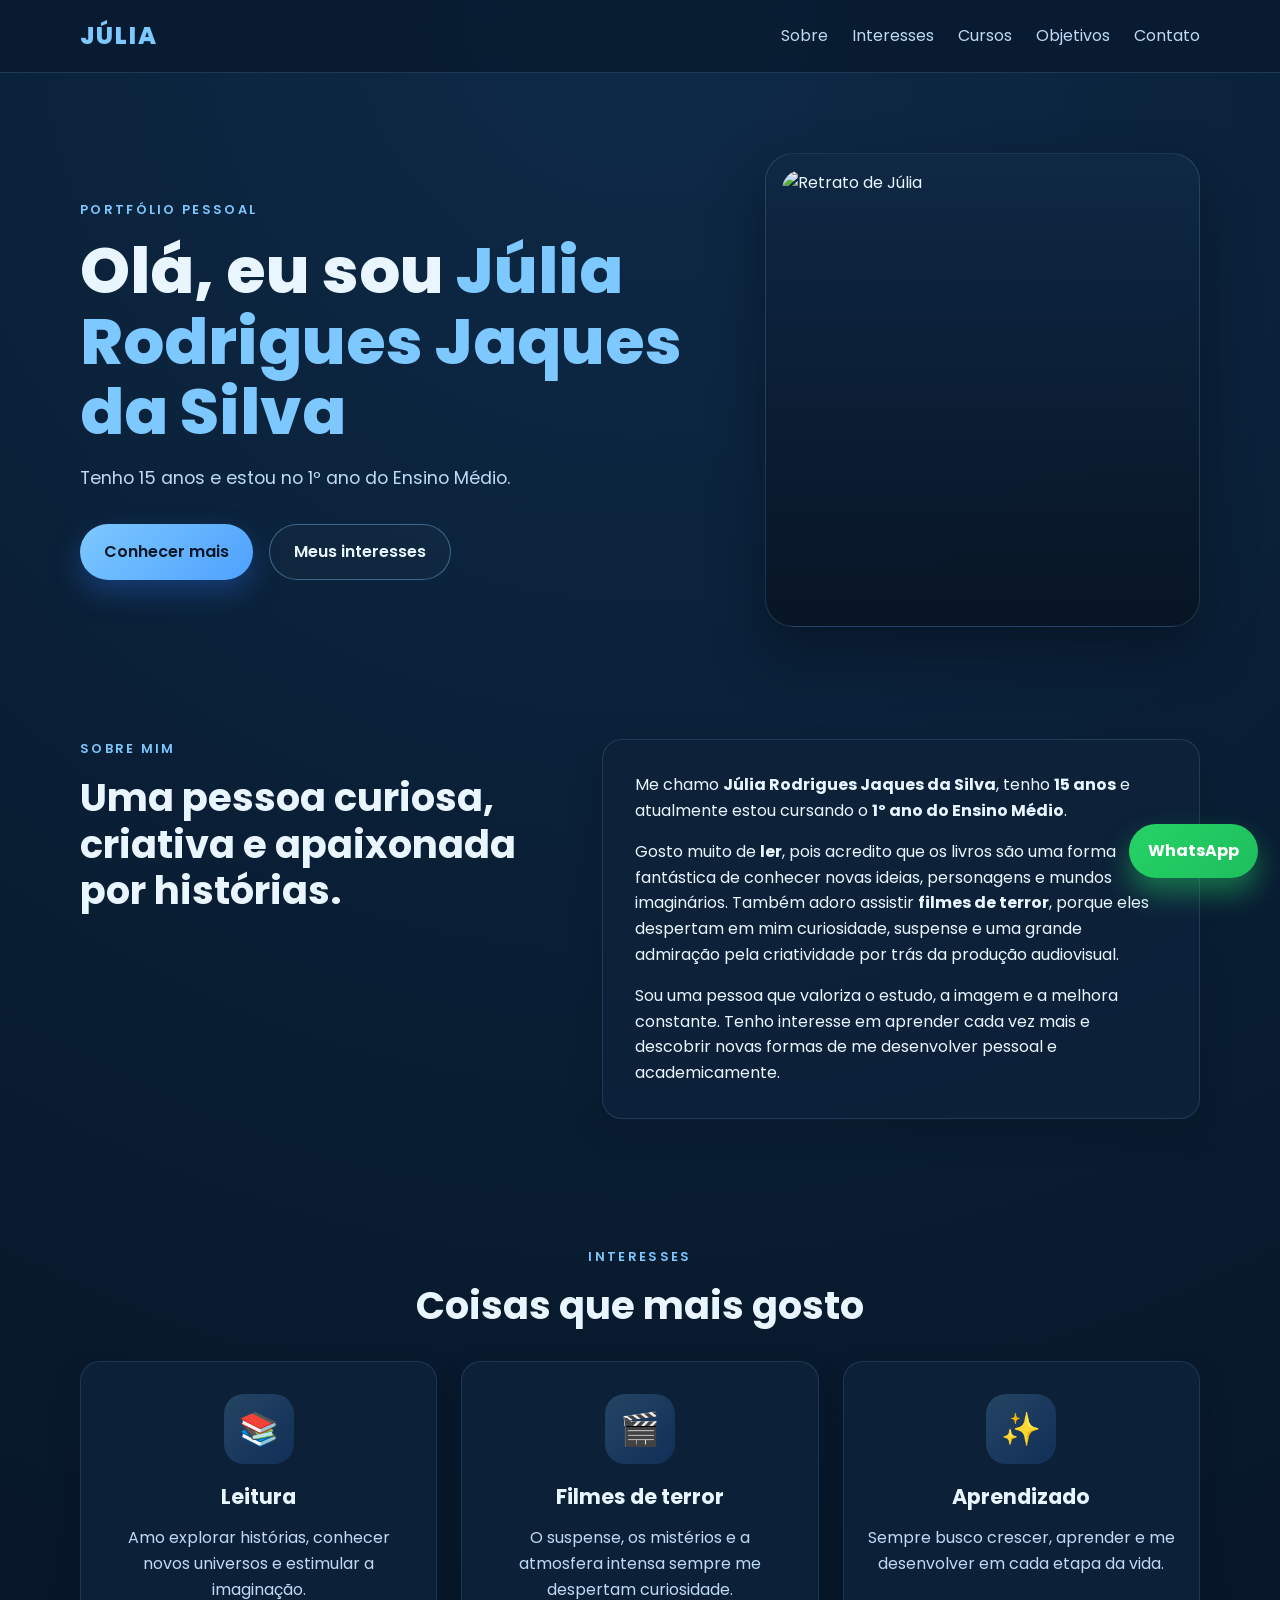
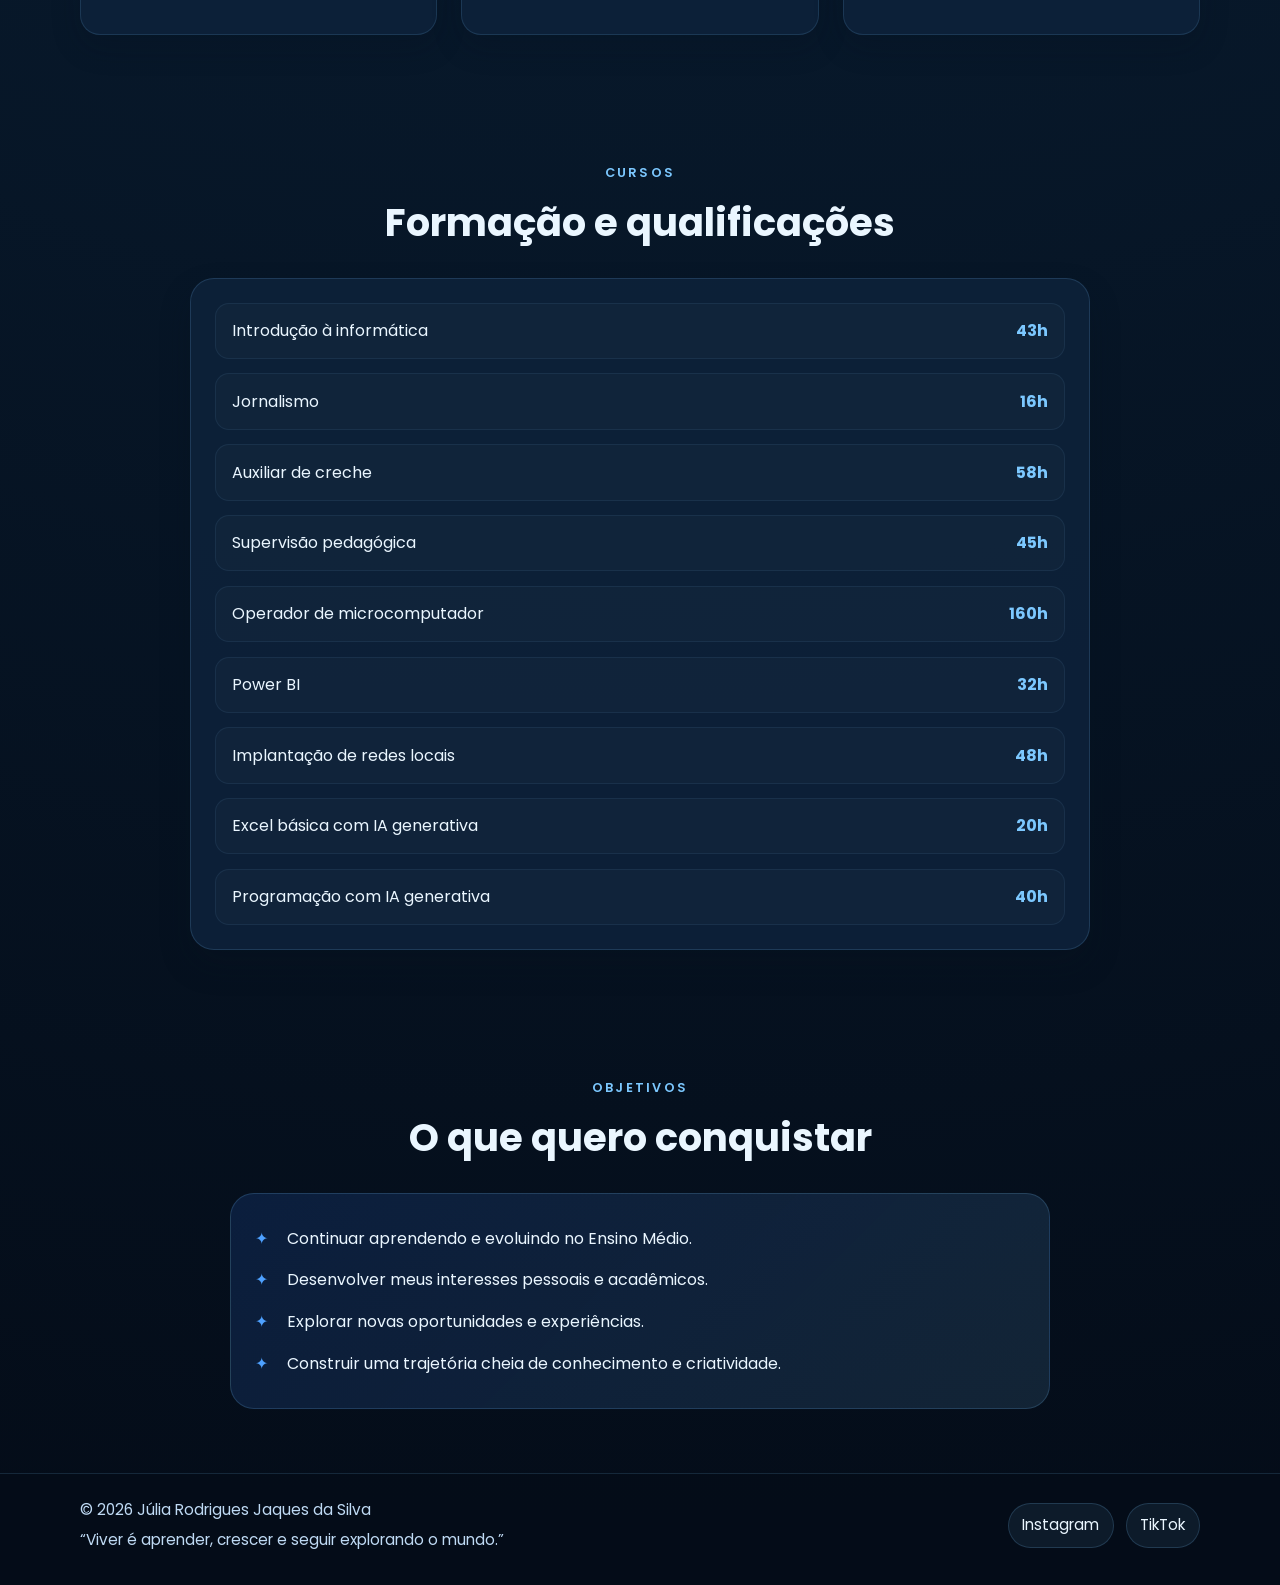
==== index.html @ d2b6b459 "Add files via upload" ====
<!DOCTYPE html>
<html lang="pt-BR">
  <head>
    <meta charset="UTF-8" />
    <meta name="viewport" content="width=device-width, initial-scale=1.0" />
    <meta
      name="description"
      content="Portfólio pessoal de Júlia Rodrigues Jaques da Silva"
    />
    <title>Júlia Rodrigues | Portfólio</title>
    <link rel="preconnect" href="https://fonts.googleapis.com" />
    <link rel="preconnect" href="https://fonts.gstatic.com" crossorigin />
    <link
      href="https://fonts.googleapis.com/css2?family=Poppins:wght@400;500;600;700;800&family=Cormorant+Garamond:wght@600;700&display=swap"
      rel="stylesheet"
    />
    <link rel="stylesheet" href="style.css" />
  </head>
  <body>
    <header class="header">
      <div class="container nav">
        <a href="#home" class="logo">Júlia</a>
        <button class="menu-toggle" aria-label="Abrir menu">
          <span></span>
          <span></span>
          <span></span>
        </button>
        <nav class="nav-links">
          <a href="#sobre">Sobre</a>
          <a href="#interesses">Interesses</a>
          <a href="#cursos">Cursos</a>
          <a href="#objetivos">Objetivos</a>
          <a href="#contato">Contato</a>
        </nav>
      </div>
    </header>

    <main>
      <section id="home" class="hero">
        <div class="container hero-content">
          <div class="hero-text">
            <p class="eyebrow">Portfólio pessoal</p>
            <h1>
              Olá, eu sou <span>Júlia Rodrigues Jaques da Silva</span>
            </h1>
            <p class="subtitle">
              Tenho 15 anos e estou no 1º ano do Ensino Médio.
            </p>
            <div class="cta">
              <a href="#sobre" class="btn btn-primary">Conhecer mais</a>
              <a href="#interesses" class="btn btn-secondary">Meus interesses</a>
            </div>
          </div>

          <div class="hero-card">
            <img
              src="IMG/WhatsApp Image 2026-10-20 at 09.30.21.jpeg"
              alt="Retrato de Júlia"
            />
          </div>
        </div>
      </section>

      <section id="sobre" class="section about">
        <div class="container about-grid">
          <div class="section-title">
            <p class="eyebrow">Sobre mim</p>
            <h2>Uma pessoa curiosa, criativa e apaixonada por histórias.</h2>
          </div>

          <div class="about-text">
            <p>
              Me chamo <strong>Júlia Rodrigues Jaques da Silva</strong>, tenho
              <strong>15 anos</strong> e atualmente estou cursando o
              <strong>1º ano do Ensino Médio</strong>.
            </p>
            <p>
              Gosto muito de <strong>ler</strong>, pois acredito que os livros
              são uma forma fantástica de conhecer novas ideias, personagens e
              mundos imaginários. Também adoro assistir
              <strong>filmes de terror</strong>, porque eles despertam em mim
              curiosidade, suspense e uma grande admiração pela criatividade por
              trás da produção audiovisual.
            </p>
            <p>
              Sou uma pessoa que valoriza o estudo, a imagem e a melhora constante.
              Tenho interesse em aprender cada vez mais e descobrir novas formas de me
              desenvolver pessoal e academicamente.
            </p>
          </div>
        </div>
      </section>

      <section id="interesses" class="section interests">
        <div class="container">
          <div class="section-title center">
            <p class="eyebrow">Interesses</p>
            <h2>Coisas que mais gosto</h2>
          </div>

          <div class="cards">
            <article class="card">
              <div class="icon">📚</div>
              <h3>Leitura</h3>
              <p>
                Amo explorar histórias, conhecer novos universos e estimular a imaginação.
              </p>
            </article>

            <article class="card">
              <div class="icon">🎬</div>
              <h3>Filmes de terror</h3>
              <p>
                O suspense, os mistérios e a atmosfera intensa sempre me despertam curiosidade.
              </p>
            </article>

            <article class="card">
              <div class="icon">✨</div>
              <h3>Aprendizado</h3>
              <p>
                Sempre busco crescer, aprender e me desenvolver em cada etapa da vida.
              </p>
            </article>
          </div>
        </div>
      </section>

      <section id="cursos" class="section courses">
        <div class="container">
          <div class="section-title center">
            <p class="eyebrow">Cursos</p>
            <h2>Formação e qualificações</h2>
          </div>

          <div class="courses-box">
            <ul>
              <li><span>Introdução à informática</span> <strong>43h</strong></li>
              <li><span>Jornalismo</span> <strong>16h</strong></li>
              <li><span>Auxiliar de creche</span> <strong>58h</strong></li>
              <li><span>Supervisão pedagógica</span> <strong>45h</strong></li>
              <li><span>Operador de microcomputador</span> <strong>160h</strong></li>
              <li><span>Power BI</span> <strong>32h</strong></li>
              <li><span>Implantação de redes locais</span> <strong>48h</strong></li>
              <li><span>Excel básica com IA generativa</span> <strong>20h</strong></li>
              <li><span>Programação com IA generativa</span> <strong>40h</strong></li>
            </ul>
          </div>
        </div>
      </section>

      <section id="objetivos" class="section goals">
        <div class="container">
          <div class="section-title center">
            <p class="eyebrow">Objetivos</p>
            <h2>O que quero conquistar</h2>
          </div>

          <div class="goals-box">
            <ul>
              <li>Continuar aprendendo e evoluindo no Ensino Médio.</li>
              <li>Desenvolver meus interesses pessoais e acadêmicos.</li>
              <li>Explorar novas oportunidades e experiências.</li>
              <li>Construir uma trajetória cheia de conhecimento e criatividade.</li>
            </ul>
          </div>
        </div>
      </section>
    </main>

    <footer id="contato" class="footer">
      <div class="container footer-content">
        <div class="footer-brand">
          <p>© <span id="year"></span> Júlia Rodrigues Jaques da Silva</p>
          <p>“Viver é aprender, crescer e seguir explorando o mundo.”</p>
        </div>

        <div class="social-links" aria-label="Redes sociais">
          <a href="https://instagram.com" target="_blank" rel="noreferrer" aria-label="Instagram">Instagram</a>
          <a href="https://www.tiktok.com" target="_blank" rel="noreferrer" aria-label="TikTok">TikTok</a>
        </div>
      </div>
    </footer>

    <a
      href="https://wa.me/5511999999999"
      class="whatsapp-float"
      target="_blank"
      rel="noreferrer"
      aria-label="Falar no WhatsApp"
    >
      WhatsApp
    </a>

    <script src="script.js"></script>
  </body>
</html>
---- style.css ----
:root {
  --bg: #081a2d;
  --bg-soft: #0d2440;
  --panel: rgba(14, 34, 58, 0.9);
  --primary: #7cc8ff;
  --secondary: #4ea1ff;
  --text: #eaf6ff;
  --muted: #bfdaf4;
  --accent: #2a6fe8;
  --shadow: rgba(42, 111, 232, 0.35);
}

* {
  margin: 0;
  padding: 0;
  box-sizing: border-box;
}

html {
  scroll-behavior: smooth;
}

body {
  font-family: "Poppins", sans-serif;
  background: radial-gradient(circle at top, #0e2a48 0%, var(--bg) 42%, #040c18 100%);
  color: var(--text);
  line-height: 1.6;
}

img {
  max-width: 100%;
  display: block;
}

a {
  text-decoration: none;
  color: inherit;
}

.container {
  width: min(1120px, calc(100% - 2rem));
  margin: 0 auto;
}

.header {
  position: sticky;
  top: 0;
  background: rgba(8, 26, 45, 0.8);
  backdrop-filter: blur(10px);
  z-index: 20;
  border-bottom: 1px solid rgba(124, 200, 255, 0.18);
}

.nav {
  display: flex;
  justify-content: space-between;
  align-items: center;
  min-height: 72px;
}

.logo {
  font-size: 1.5rem;
  font-weight: 800;
  letter-spacing: 0.08em;
  text-transform: uppercase;
  color: var(--primary);
}

.nav-links {
  display: flex;
  align-items: center;
  gap: 1.5rem;
}

.nav-links a {
  color: var(--muted);
  transition: color 0.2s ease;
}

.nav-links a:hover {
  color: var(--text);
}

.menu-toggle {
  display: none;
  background: transparent;
  border: none;
  cursor: pointer;
}

.menu-toggle span {
  display: block;
  width: 26px;
  height: 3px;
  background: var(--text);
  border-radius: 6px;
  margin: 5px 0;
}

.hero {
  padding: 5rem 0 3rem;
}

.hero-content {
  display: grid;
  grid-template-columns: 1.2fr 0.8fr;
  align-items: center;
  gap: 2rem;
}

.eyebrow {
  font-size: 0.8rem;
  text-transform: uppercase;
  letter-spacing: 0.18em;
  color: var(--primary);
  margin-bottom: 1rem;
  font-weight: 600;
}

.hero-text h1 {
  font-size: clamp(2.3rem, 5vw, 4.5rem);
  line-height: 1.1;
  font-weight: 800;
  margin-bottom: 1rem;
}

.hero-text h1 span {
  color: var(--primary);
}

.subtitle {
  font-size: 1.1rem;
  color: var(--muted);
  max-width: 560px;
}

.cta {
  display: flex;
  flex-wrap: wrap;
  gap: 1rem;
  margin-top: 2rem;
}

.btn {
  display: inline-flex;
  align-items: center;
  justify-content: center;
  padding: 0.9rem 1.5rem;
  border-radius: 999px;
  font-weight: 600;
  transition: transform 0.2s ease, box-shadow 0.2s ease;
}

.btn:hover {
  transform: translateY(-2px);
}

.btn-primary {
  background: linear-gradient(135deg, var(--primary), var(--secondary));
  color: #061827;
  box-shadow: 0 12px 28px var(--shadow);
}

.btn-secondary {
  border: 1px solid rgba(124, 200, 255, 0.4);
  color: var(--text);
  background: rgba(255, 255, 255, 0.02);
}

.hero-card {
  background: linear-gradient(180deg, rgba(15, 41, 69, 0.9), rgba(8, 20, 35, 0.9));
  border: 1px solid rgba(124, 200, 255, 0.18);
  border-radius: 28px;
  padding: 1rem;
  box-shadow: 0 25px 50px rgba(5, 14, 26, 0.5);
}

.hero-card img {
  width: 100%;
  border-radius: 20px;
  min-height: 440px;
  object-fit: cover;
}

.section {
  padding: 4rem 0;
}

.section-title {
  margin-bottom: 2rem;
}

.section-title h2 {
  font-size: clamp(1.8rem, 3vw, 3rem);
  line-height: 1.2;
}

.center {
  text-align: center;
}

.about-grid {
  display: grid;
  grid-template-columns: 0.9fr 1.1fr;
  gap: 2rem;
}

.about-text {
  background: var(--panel);
  border: 1px solid rgba(124, 200, 255, 0.16);
  border-radius: 20px;
  padding: 2rem;
  box-shadow: 0 15px 30px rgba(6, 18, 30, 0.26);
}

.about-text p + p {
  margin-top: 1rem;
}

.cards {
  display: grid;
  grid-template-columns: repeat(3, minmax(0, 1fr));
  gap: 1.5rem;
}

.card {
  background: var(--panel);
  padding: 2rem 1.5rem;
  border-radius: 20px;
  border: 1px solid rgba(124, 200, 255, 0.14);
  text-align: center;
  box-shadow: 0 12px 30px rgba(7, 16, 28, 0.2);
}

.icon {
  width: 70px;
  height: 70px;
  display: grid;
  place-items: center;
  margin: 0 auto 1rem;
  border-radius: 20px;
  background: linear-gradient(135deg, rgba(124, 200, 255, 0.22), rgba(42, 111, 232, 0.18));
  font-size: 2rem;
}

.card h3 {
  margin-bottom: 0.75rem;
  font-size: 1.3rem;
}

.card p {
  color: var(--muted);
}

.courses-box {
  max-width: 900px;
  margin: 0 auto;
  background: var(--panel);
  border: 1px solid rgba(124, 200, 255, 0.16);
  border-radius: 24px;
  padding: 1.5rem;
  box-shadow: 0 15px 30px rgba(6, 18, 30, 0.26);
}

.courses-box ul {
  list-style: none;
  display: grid;
  gap: 0.9rem;
}

.courses-box li {
  display: flex;
  justify-content: space-between;
  align-items: center;
  gap: 1rem;
  padding: 0.9rem 1rem;
  border-radius: 14px;
  background: rgba(255, 255, 255, 0.02);
  border: 1px solid rgba(124, 200, 255, 0.08);
  color: var(--text);
}

.courses-box li span {
  flex: 1;
}

.courses-box li strong {
  color: var(--primary);
  font-weight: 700;
}

.goals-box {
  max-width: 820px;
  margin: 0 auto;
  background: linear-gradient(135deg, rgba(42, 111, 232, 0.16), rgba(124, 200, 255, 0.12));
  border: 1px solid rgba(124, 200, 255, 0.18);
  border-radius: 24px;
  padding: 2rem 1.5rem;
}

.goals-box ul {
  list-style: none;
  display: grid;
  gap: 1rem;
}

.goals-box li {
  position: relative;
  padding-left: 2rem;
  color: var(--text);
}

.goals-box li::before {
  content: "✦";
  position: absolute;
  left: 0;
  color: var(--secondary);
}

.footer {
  border-top: 1px solid rgba(124, 200, 255, 0.15);
  padding: 1.5rem 0 2rem;
  background: rgba(4, 12, 24, 0.6);
}

.footer-content {
  display: flex;
  justify-content: space-between;
  align-items: center;
  flex-wrap: wrap;
  gap: 1rem;
  color: var(--muted);
  font-size: 0.96rem;
}

.footer-brand {
  display: flex;
  flex-direction: column;
  gap: 0.35rem;
}

.social-links {
  display: flex;
  flex-wrap: wrap;
  align-items: center;
  gap: 0.75rem;
}

.social-links a {
  color: var(--text);
  padding: 0.55rem 0.85rem;
  border-radius: 999px;
  background: rgba(124, 200, 255, 0.08);
  border: 1px solid rgba(124, 200, 255, 0.18);
  transition: transform 0.2s ease, background 0.2s ease;
}

.social-links a:hover {
  transform: translateY(-2px);
  background: rgba(124, 200, 255, 0.15);
}

.whatsapp-float {
  position: fixed;
  right: 22px;
  bottom: 22px;
  background: linear-gradient(135deg, #25d366, #1ebe5d);
  color: #fff;
  font-weight: 700;
  padding: 0.9rem 1.2rem;
  border-radius: 999px;
  box-shadow: 0 15px 28px rgba(37, 211, 102, 0.45);
  z-index: 99;
  transition: transform 0.2s ease;
}

.whatsapp-float:hover {
  transform: translateY(-3px) scale(1.02);
}

@media (max-width: 760px) {
  .nav-links {
    position: absolute;
    top: 72px;
    left: 1rem;
    right: 1rem;
    display: none;
    flex-direction: column;
    background: rgba(18, 13, 26, 0.96);
    border: 1px solid rgba(195, 156, 255, 0.18);
    border-radius: 14px;
    padding: 1rem;
  }

  .nav-links.open {
    display: flex;
  }

  .menu-toggle {
    display: block;
  }

  .hero-content,
  .about-grid,
  .cards {
    grid-template-columns: 1fr;
  }

  .hero {
    padding-top: 4rem;
  }

  .footer-content {
    flex-direction: column;
    text-align: center;
  }
}
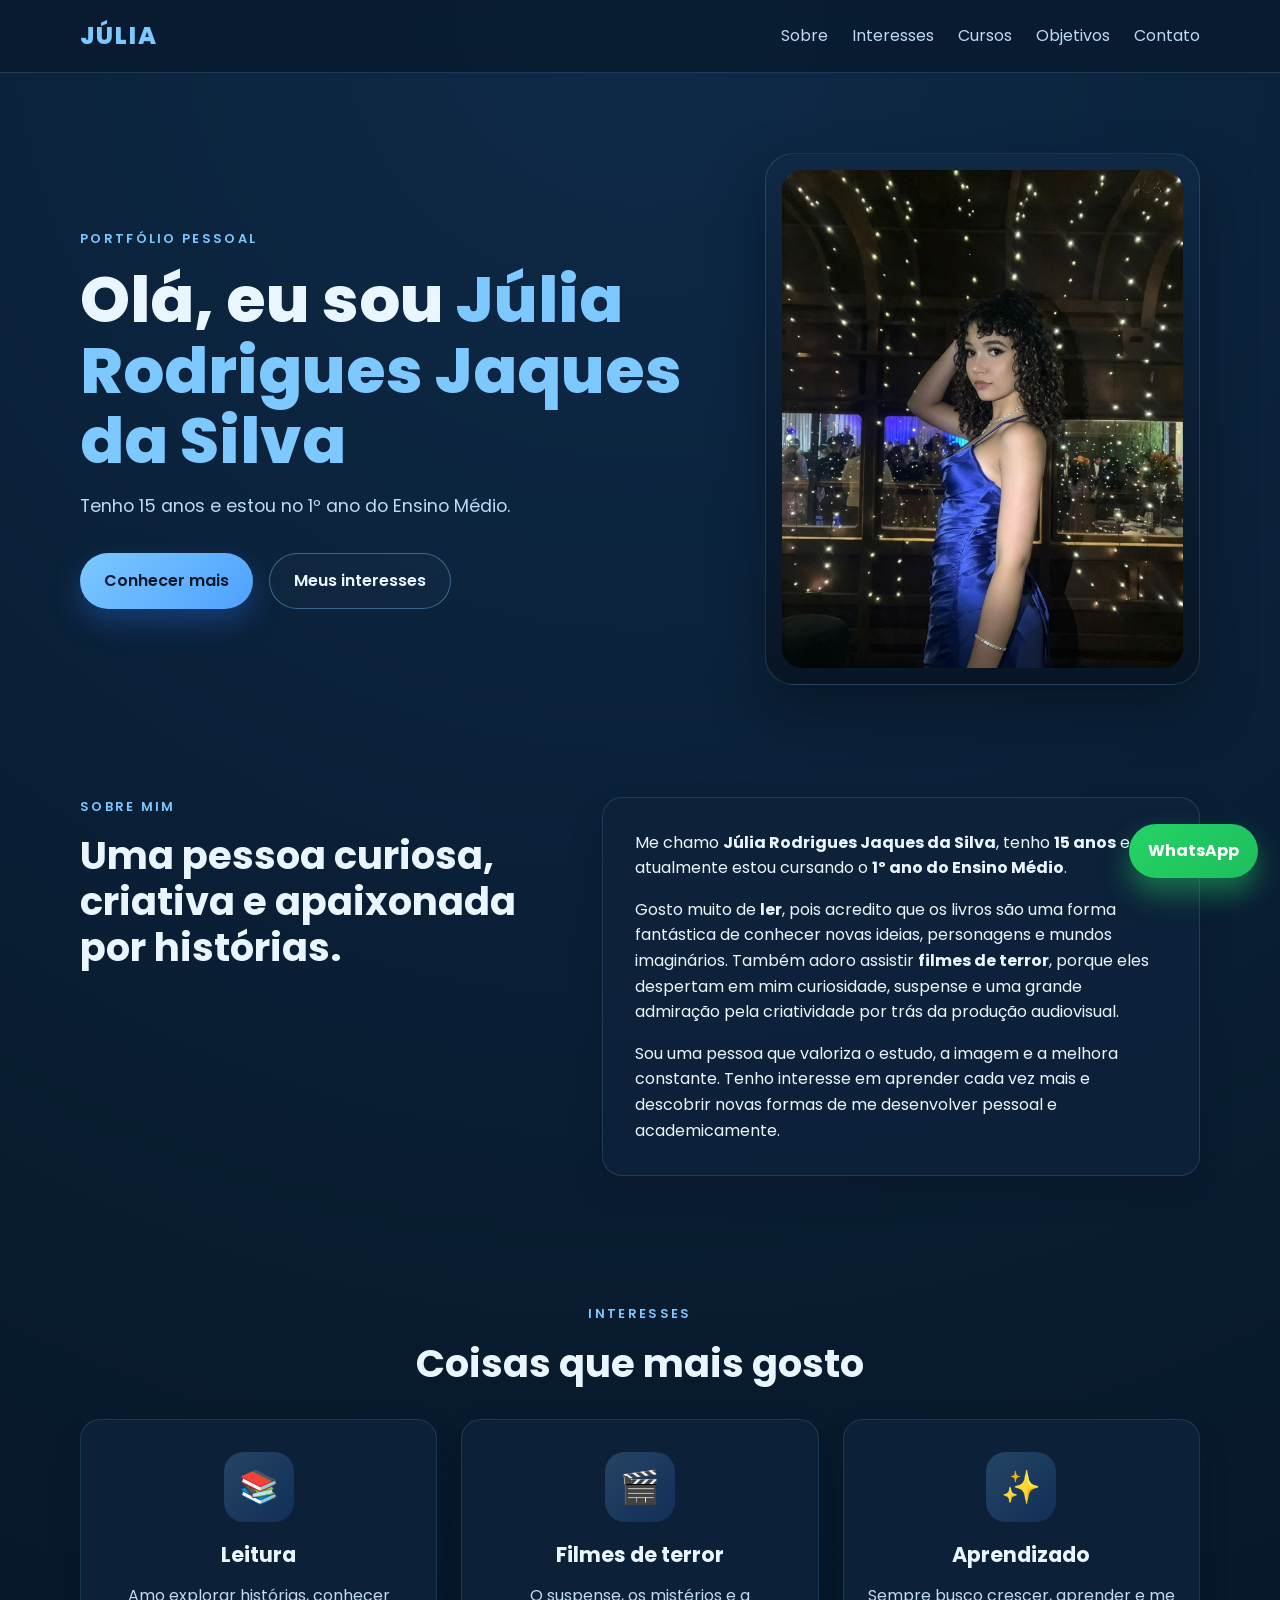
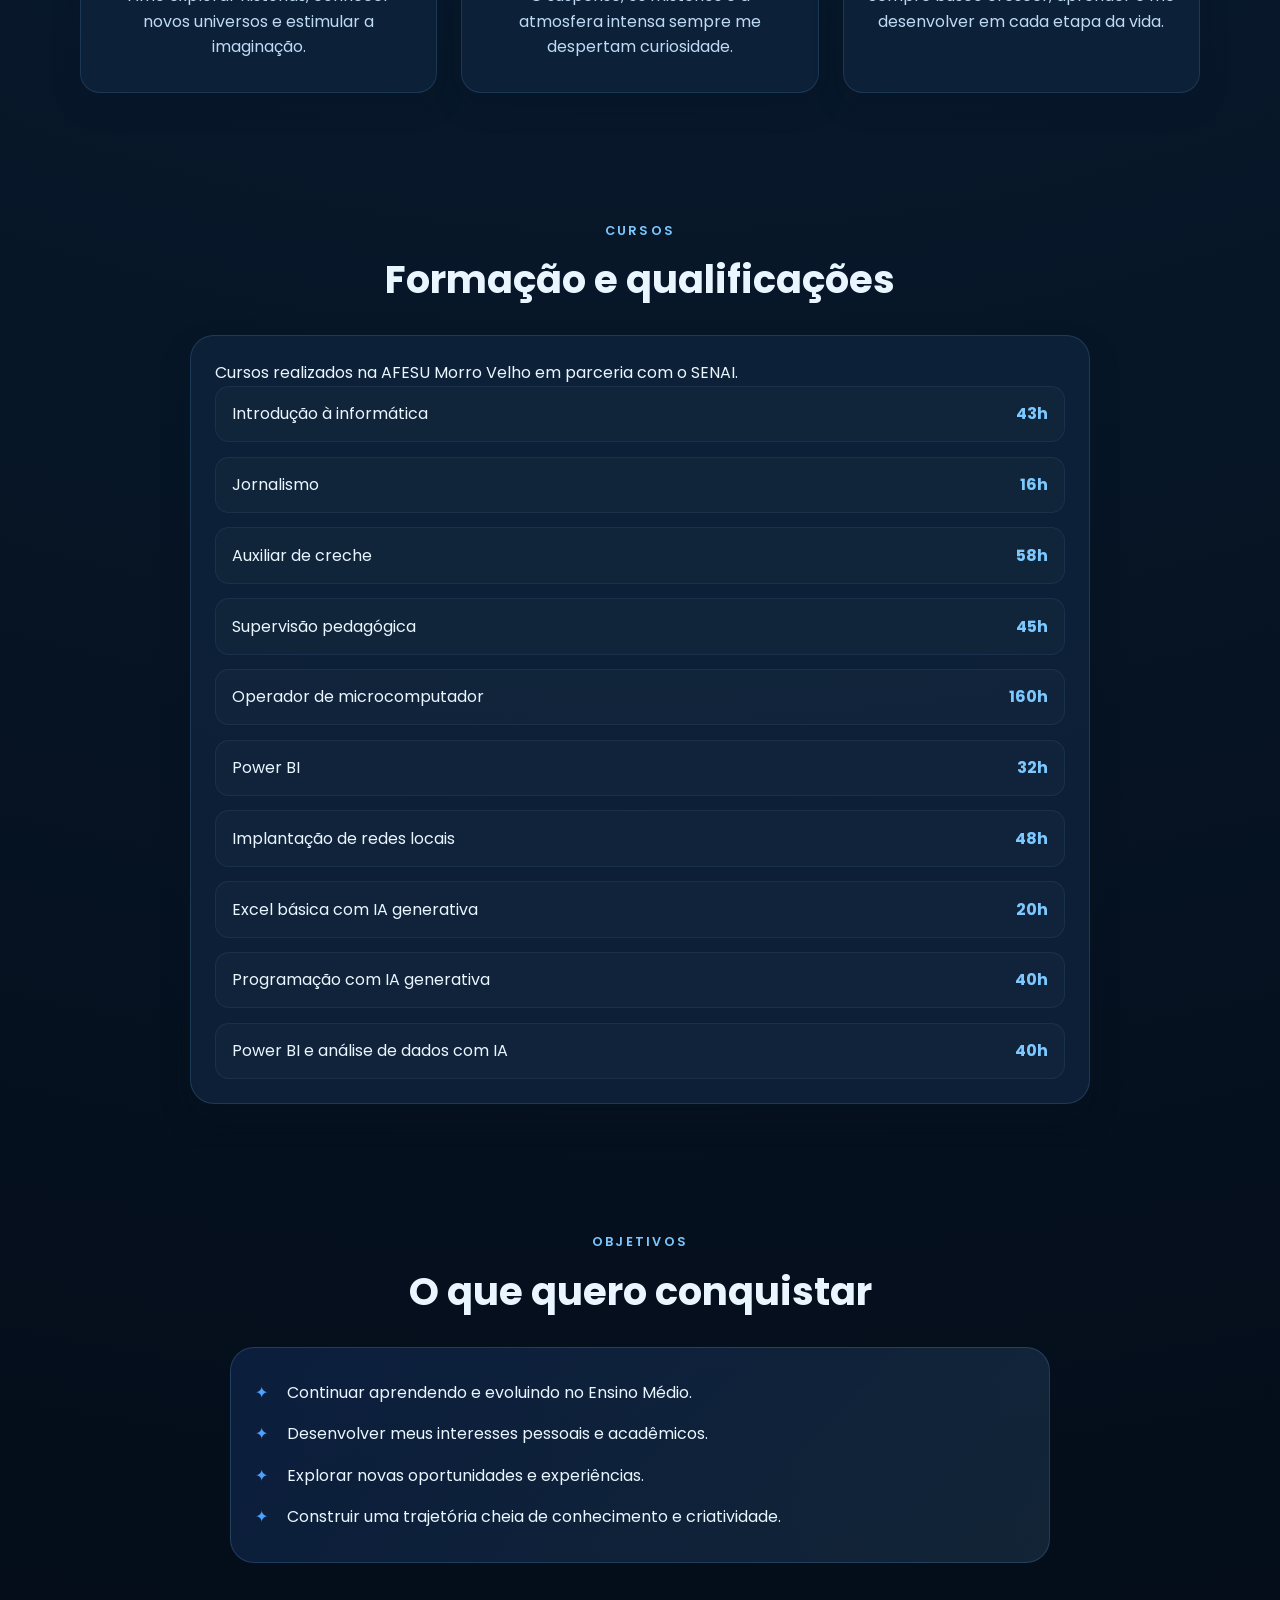
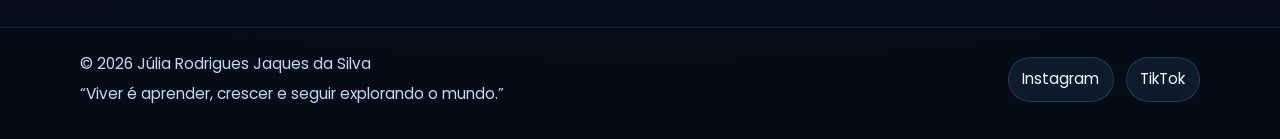
==== commit a0c083a2: "Add files via upload" ====
--- a/index.html
+++ b/index.html
@@ -134,6 +134,10 @@
           </div>
 
           <div class="courses-box">
+            <p class="courses-partnership">
+              Cursos realizados na AFESU Morro Velho em parceria com o
+              <a href="https://www.sp.senai.br/unidade/leopoldina/" target="_blank" rel="noopener noreferrer">SENAI</a>.
+            </p>
             <ul>
               <li><span>Introdução à informática</span> <strong>43h</strong></li>
               <li><span>Jornalismo</span> <strong>16h</strong></li>
@@ -144,6 +148,7 @@
               <li><span>Implantação de redes locais</span> <strong>48h</strong></li>
               <li><span>Excel básica com IA generativa</span> <strong>20h</strong></li>
               <li><span>Programação com IA generativa</span> <strong>40h</strong></li>
+              <li><span>Power BI e análise de dados com IA</span> <strong>40h</strong></li>
             </ul>
           </div>
         </div>
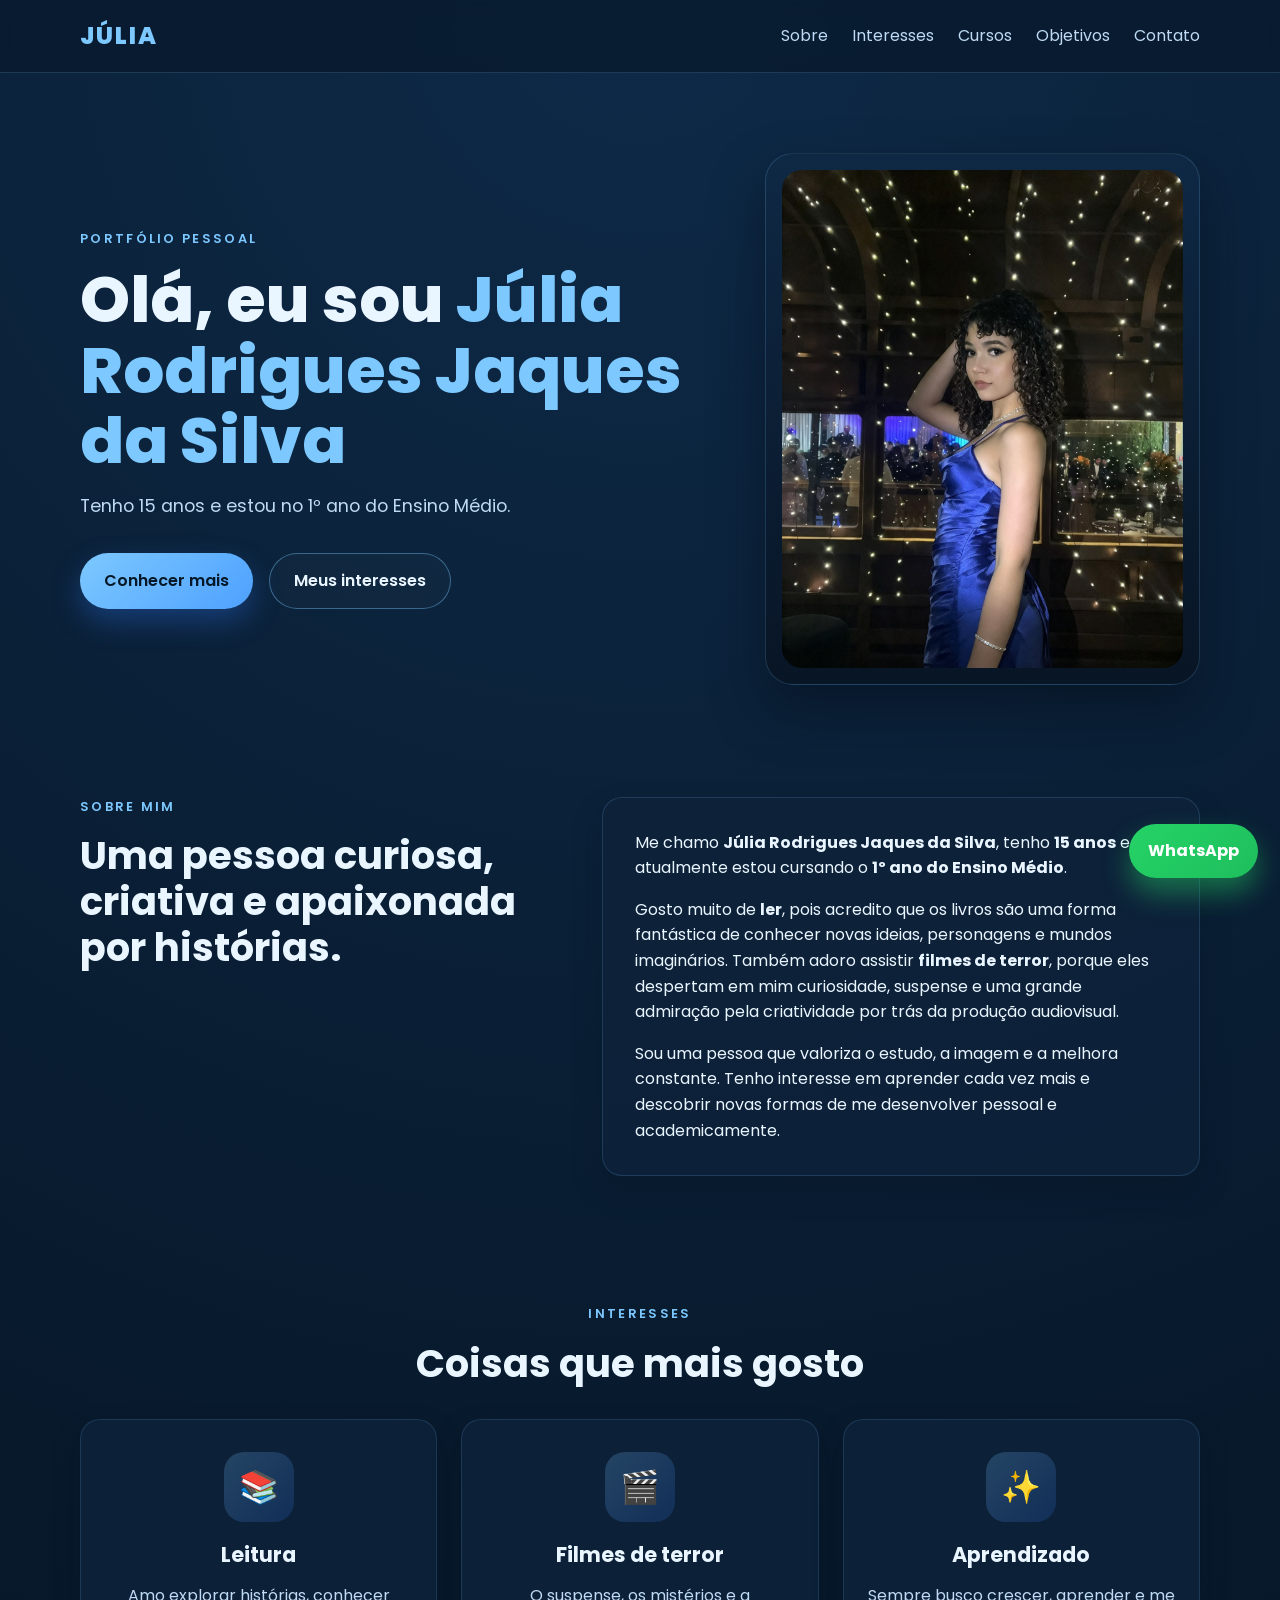
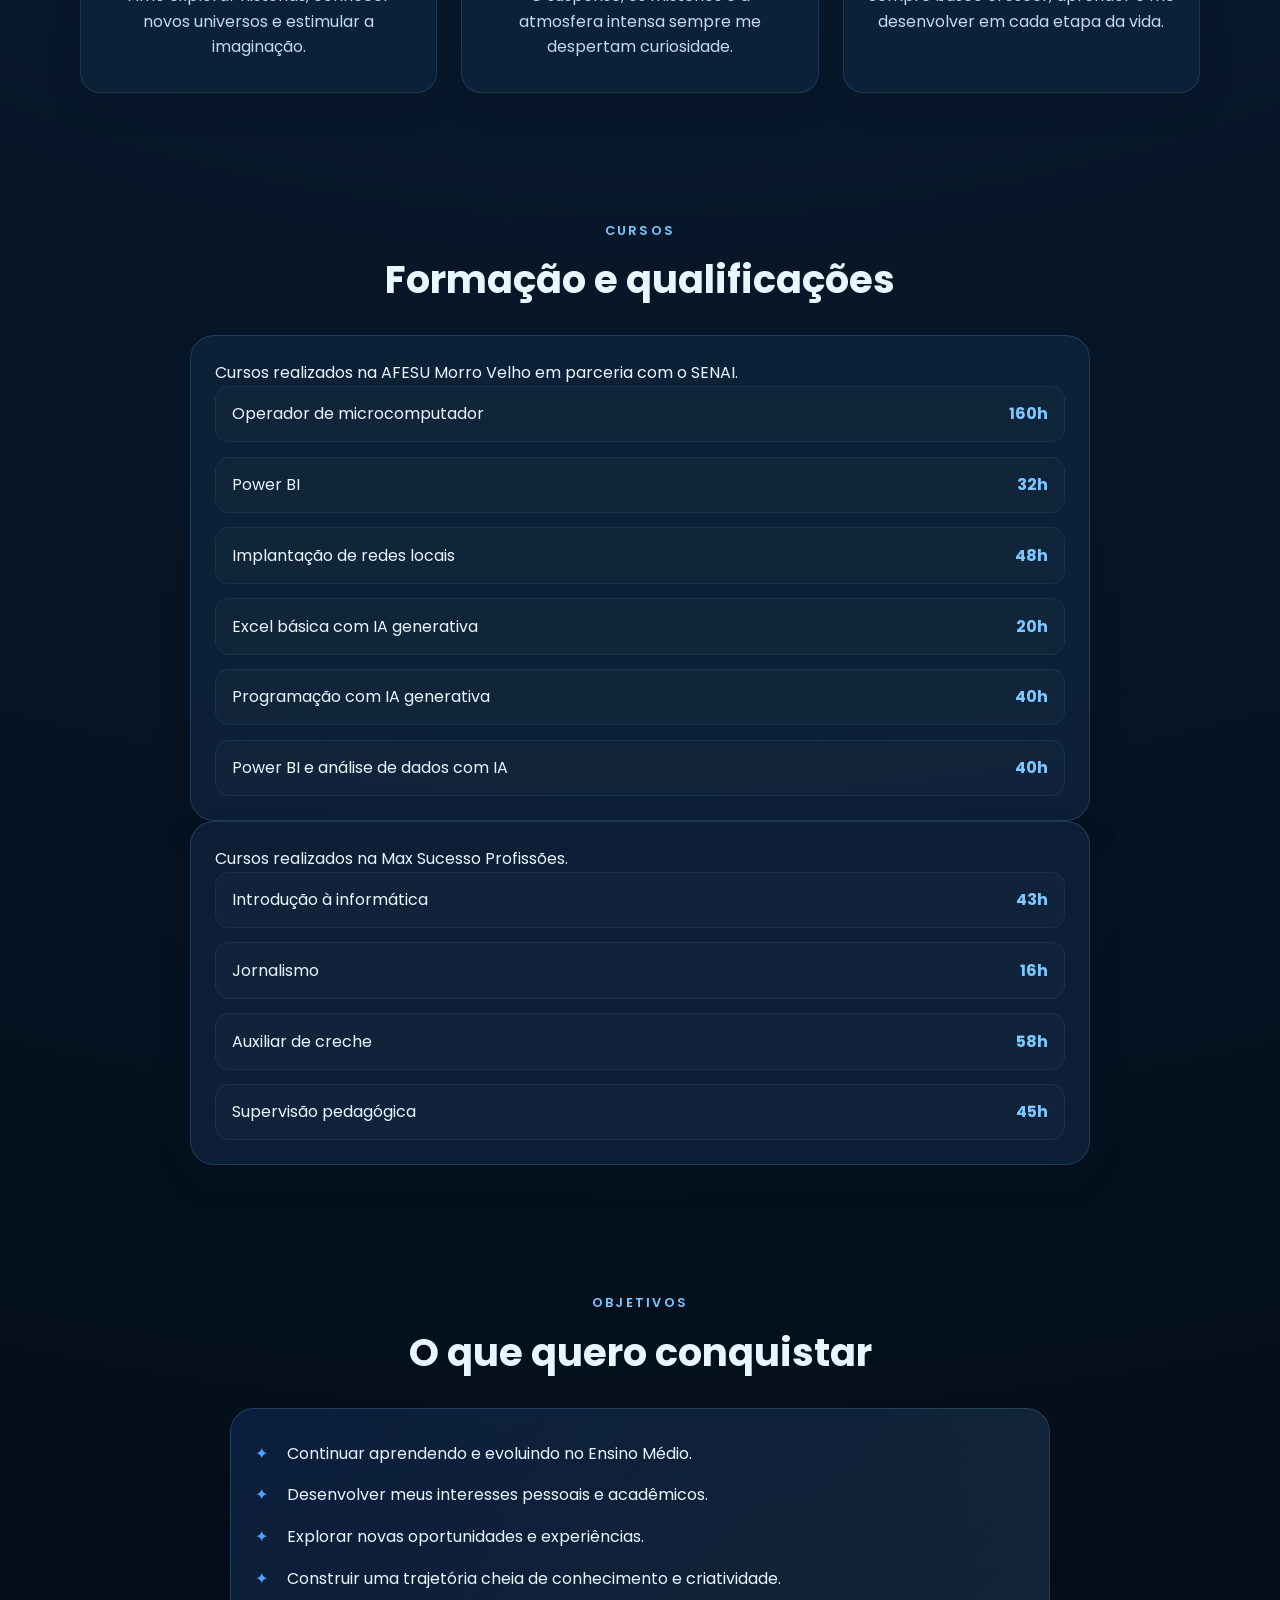
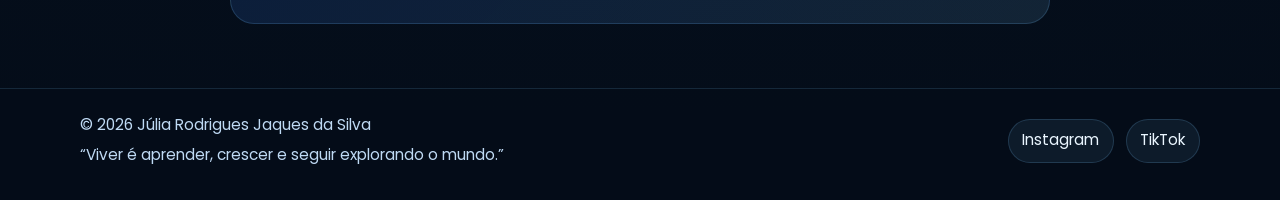
==== commit 5bc0c156: "Add files via upload" ====
--- a/index.html
+++ b/index.html
@@ -139,16 +139,25 @@
               <a href="https://www.sp.senai.br/unidade/leopoldina/" target="_blank" rel="noopener noreferrer">SENAI</a>.
             </p>
             <ul>
-              <li><span>Introdução à informática</span> <strong>43h</strong></li>
-              <li><span>Jornalismo</span> <strong>16h</strong></li>
-              <li><span>Auxiliar de creche</span> <strong>58h</strong></li>
-              <li><span>Supervisão pedagógica</span> <strong>45h</strong></li>
               <li><span>Operador de microcomputador</span> <strong>160h</strong></li>
               <li><span>Power BI</span> <strong>32h</strong></li>
               <li><span>Implantação de redes locais</span> <strong>48h</strong></li>
               <li><span>Excel básica com IA generativa</span> <strong>20h</strong></li>
               <li><span>Programação com IA generativa</span> <strong>40h</strong></li>
               <li><span>Power BI e análise de dados com IA</span> <strong>40h</strong></li>
+            </ul>
+          </div>
+
+          <div class="courses-box">
+            <p class="courses-partnership">
+              Cursos realizados na
+              <a href="https://maxsucessoprofissoes.com.br/" target="_blank" rel="noopener noreferrer">Max Sucesso Profissões</a>.
+            </p>
+            <ul>
+              <li><span>Introdução à informática</span> <strong>43h</strong></li>
+              <li><span>Jornalismo</span> <strong>16h</strong></li>
+              <li><span>Auxiliar de creche</span> <strong>58h</strong></li>
+              <li><span>Supervisão pedagógica</span> <strong>45h</strong></li>
             </ul>
           </div>
         </div>
